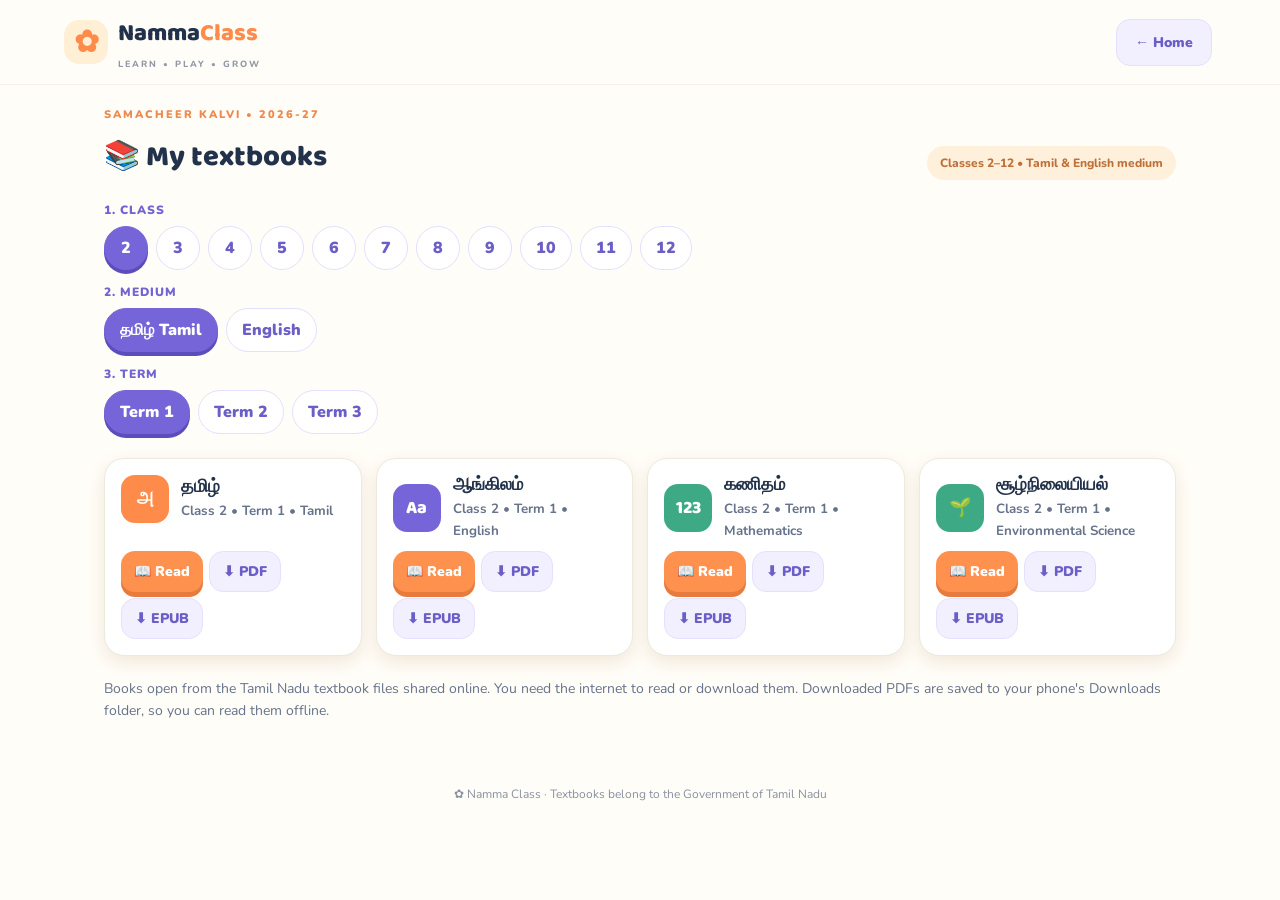
==== books.html @ f7822003 "Add Textbooks shelf for Classes 2-12 Students pick class, medium (Tamil/English) and term, then read" ====
<!doctype html>
<html lang="en">
<head>
  <meta charset="utf-8">
  <meta name="viewport" content="width=device-width,initial-scale=1">
  <meta name="theme-color" content="#fff7e8">
  <title>Textbooks — Namma Class</title>
  <link rel="stylesheet" href="style.css">
  <link rel="stylesheet" href="books.css">
</head>
<body>
<header class="topbar">
  <a class="brand" href="index.html"><span class="brand-mark">✿</span><span>Namma<span class="accent">Class</span><small>LEARN • PLAY • GROW</small></span></a>
  <a class="secondary home-link" href="index.html">← Home</a>
</header>
<main>
  <section class="section">
    <div class="section-heading">
      <div><p class="eyebrow">SAMACHEER KALVI • <span id="yearLabel">2026-27</span></p><h2>📚 My textbooks</h2></div>
      <span class="sticker">Classes 2–12 • Tamil & English medium</span>
    </div>

    <div class="pickers">
      <div class="picker">
        <p class="picker-label">1. Class</p>
        <div class="chips" id="classChips" role="radiogroup" aria-label="Class"></div>
      </div>
      <div class="picker">
        <p class="picker-label">2. Medium</p>
        <div class="chips" id="mediumChips" role="radiogroup" aria-label="Medium"></div>
      </div>
      <div class="picker">
        <p class="picker-label">3. Term</p>
        <div class="chips" id="termChips" role="radiogroup" aria-label="Term"></div>
      </div>
    </div>

    <div class="book-grid" id="bookGrid" aria-live="polite"></div>
    <p class="book-note">Books open from the Tamil Nadu textbook files shared online. You need the internet to read or download them. Downloaded PDFs are saved to your phone's Downloads folder, so you can read them offline.</p>
  </section>
</main>

<div class="reader" id="reader" hidden>
  <div class="reader-bar">
    <button class="round" id="closeReader" aria-label="Close book">✕</button>
    <b id="readerTitle">Book</b>
    <a class="primary" id="readerDownload" href="#" target="_blank" rel="noopener">⬇ Download</a>
  </div>
  <iframe id="readerFrame" title="Textbook" allow="autoplay"></iframe>
</div>

<footer>✿ Namma Class · Textbooks belong to the Government of Tamil Nadu</footer>
<script src="books.js"></script>
</body></html>
---- style.css ----
@import url('https://fonts.googleapis.com/css2?family=Baloo+2:wght@400;500;600;700;800&family=Nunito:wght@400;600;700;800;900&display=swap');
:root{--ink:#23324b;--muted:#66738a;--orange:#ff8b4a;--purple:#7665d8;--green:#3eaa85;--line:#eee9df}
*{box-sizing:border-box}html{scroll-behavior:smooth}body{margin:0;background:#fffdf8;color:var(--ink);font-family:Nunito,sans-serif}button,select{font:inherit}button{cursor:pointer}.topbar{min-height:76px;display:flex;align-items:center;gap:14px;padding:14px max(5vw,20px);border-bottom:1px solid #f4efe7}.brand{display:flex;gap:10px;align-items:center;text-decoration:none;color:var(--ink);font:800 24px 'Baloo 2',sans-serif;margin-right:auto}.brand-mark{display:grid;place-items:center;background:#fff0d5;color:var(--orange);border-radius:15px;width:44px;height:44px;font-size:30px}.accent{color:var(--orange)}.brand small{display:block;font:800 9px Nunito,sans-serif;letter-spacing:2px;color:#9298a6;margin-top:5px}.class-picker{font-size:11px;font-weight:900;letter-spacing:1px;color:#7164d3}.class-picker select{border:0;border-radius:22px;background:#f0edff;color:#6d5acb;padding:9px;font-weight:900}.round{border:1px solid var(--line);background:white;border-radius:50%;width:42px;height:42px}.hero{max-width:1120px;margin:auto;padding:54px 24px;display:grid;grid-template-columns:1fr 1fr;gap:36px;align-items:center}.eyebrow{font-size:11px;font-weight:900;letter-spacing:2px;color:#ef8a4e;margin:0 0 12px}.hero h1{font:800 clamp(46px,6vw,72px)/.98 'Baloo 2',sans-serif;letter-spacing:-1px;margin:0 0 18px}.hero h1 span{color:#7968dc}.hero p:not(.eyebrow){font-size:17px;line-height:1.7;color:var(--muted);max-width:440px}.primary,.secondary{border:0;border-radius:14px;padding:13px 18px;font-weight:900;margin:4px 4px 4px 0}.primary{background:#ff914f;color:white;box-shadow:0 5px 0 #e77a3d}.secondary{background:#f2f0ff;color:#6b5ec7;border:1px solid #e4e0ff}.hero-art{height:290px;position:relative;border-radius:42%;background:#fff2d9;display:flex;align-items:center;justify-content:center;overflow:hidden}.sun{position:absolute;font-size:65px;right:18%;top:10%}.books{display:grid;gap:5px;transform:rotate(-5deg);filter:drop-shadow(0 8px 7px #e6c8a6)}.books b{width:225px;height:52px;border:4px solid white;border-radius:12px;display:grid;place-items:center;color:white;font:800 23px 'Baloo 2',sans-serif}.books b:nth-child(1){background:#ff9165}.books b:nth-child(2){background:#6bcbab}.books b:nth-child(3){background:#8475e5}.bubble{position:absolute;left:8%;bottom:15%;background:white;border-radius:18px;padding:12px;font-weight:900;box-shadow:0 6px 20px #e9d5b9}.section{max-width:1120px;margin:0 auto;padding:22px 24px}.section-heading{display:flex;align-items:end;justify-content:space-between;gap:15px;margin-bottom:22px}.section-heading h2{font:800 29px 'Baloo 2',sans-serif;margin:0}.sticker{background:#fff0dc;color:#bd7138;border-radius:30px;padding:9px 13px;font-size:12px;font-weight:800}.subject-grid{display:grid;grid-template-columns:repeat(4,1fr);gap:15px}.subject-card{position:relative;text-align:left;border:1px solid transparent;border-radius:22px;padding:20px;min-height:155px;display:flex;flex-direction:column;align-items:flex-start;gap:6px;transition:.15s;color:var(--ink)}.subject-card:hover{transform:translateY(-3px)}.subject-card.selected{outline:3px solid #b9b0fa}.tamil{background:#fff0eb;border-color:#ffe3d8}.english{background:#eff0ff;border-color:#e0e2ff}.maths{background:#e9f8f0;border-color:#d5f0e2}.evs{background:#fff6d9;border-color:#f6ebba}.subject-icon{height:48px;min-width:48px;padding:0 7px;border-radius:14px;background:white;display:grid;place-items:center;font:800 21px 'Baloo 2',sans-serif;color:#e77755;margin-bottom:8px}.english .subject-icon{color:#7164d3}.maths .subject-icon{color:#25956d}.subject-card b{font:800 20px 'Baloo 2',sans-serif}.subject-card small{font-size:11px;color:#707b8d}.lesson{margin-top:35px;background:white;border:1px solid var(--line);border-radius:25px;padding:25px}.lesson-content{background:#fffaf0;border-radius:18px;padding:22px;min-height:190px}.lesson-content h3,.game-card h3,.bottom-banner h3{font:800 22px 'Baloo 2',sans-serif;margin:8px 0}.lesson-content p,.game-card p,.bottom-banner p{line-height:1.65;color:var(--muted)}.visual{font-size:34px;letter-spacing:6px}.actions{margin-top:14px;display:flex;gap:7px;flex-wrap:wrap}.quiz-options,.choices{display:flex;gap:8px;flex-wrap:wrap;margin:15px 0}.quiz-options button,.choices button{border:1px solid #e4e0ff;background:white;border-radius:12px;padding:11px 14px;font-weight:800;color:var(--ink)}.feedback{background:#e8f8ee;padding:12px;border-radius:12px}.game-grid{display:grid;grid-template-columns:repeat(3,1fr);gap:15px}.game-card,.progress-card{border:1px solid var(--line);background:white;border-radius:22px;padding:20px}.game-icon{font-size:34px}.game-card h3{margin-bottom:0}.game-card p{font-size:14px}.game-question{font-size:19px;font-weight:900;margin:12px 0}.progress-track{height:12px;background:#f0edf7;border-radius:20px;overflow:hidden;margin:14px 0}.progress-track span{display:block;height:100%;width:0;background:linear-gradient(90deg,#ff914f,#8b7be5);transition:width .25s}.completed-item{display:inline-block;background:#e8f8ee;padding:6px 10px;border-radius:10px;margin:4px;font-size:12px}.bottom-banner{max-width:1072px;margin:30px auto;background:#f0edff;border-radius:22px;padding:20px 25px;display:flex;align-items:center;gap:18px}.bottom-banner>span{font-size:30px}.bottom-banner p{margin:0}footer{text-align:center;padding:28px;color:#8991a0;font-size:12px}
@media(max-width:760px){.hero{grid-template-columns:1fr;padding-top:35px}.hero-art{height:230px}.subject-grid{grid-template-columns:repeat(2,1fr)}.game-grid{grid-template-columns:1fr}.section-heading{align-items:flex-start;flex-direction:column}.sticker{align-self:flex-start}.lesson{padding:17px}.bottom-banner{margin:22px 16px}.brand{font-size:21px}}@media(max-width:380px){.subject-grid{grid-template-columns:1fr}.class-picker{font-size:9px}}
---- books.css ----
.home-link{text-decoration:none;font-size:14px}
.pickers{display:grid;gap:14px;margin-bottom:24px}
.picker-label{margin:0 0 8px;font-size:12px;font-weight:900;letter-spacing:1px;color:#7164d3;text-transform:uppercase}
.chips{display:flex;flex-wrap:wrap;gap:8px}
.chip{border:1px solid #e4e0ff;background:#fff;color:#6b5ec7;border-radius:999px;padding:9px 15px;font-weight:900;min-width:44px;min-height:44px}
.chip[aria-checked="true"]{background:#7665d8;border-color:#7665d8;color:#fff;box-shadow:0 4px 0 #5b4dbb}
.book-grid{display:grid;grid-template-columns:repeat(auto-fill,minmax(230px,1fr));gap:14px}
.book{border:1px solid var(--line);border-radius:20px;background:#fff;padding:16px;display:flex;flex-direction:column;gap:10px;box-shadow:0 6px 18px #f1e7d8}
.book-head{display:flex;gap:12px;align-items:center}
.book-icon{flex:none;width:48px;height:48px;border-radius:14px;display:grid;place-items:center;font:800 18px 'Baloo 2',sans-serif;color:#fff;background:var(--c,#ff914f)}
.book h3{margin:0;font:800 18px/1.2 'Baloo 2',sans-serif}
.book small{color:var(--muted);font-weight:700}
.book-actions{display:flex;flex-wrap:wrap;gap:6px;margin-top:auto}
.book-actions .primary,.book-actions .secondary{margin:0;padding:10px 13px;font-size:14px;text-decoration:none;display:inline-flex;align-items:center}
.book-note{color:var(--muted);font-size:14px;line-height:1.6;margin-top:22px}
.empty{grid-column:1/-1;text-align:center;color:var(--muted);padding:30px;border:2px dashed var(--line);border-radius:20px}
.reader{position:fixed;inset:0;background:#fffdf8;z-index:50;display:flex;flex-direction:column}
.reader[hidden]{display:none}
.reader-bar{display:flex;align-items:center;gap:10px;padding:10px 14px;border-bottom:1px solid var(--line)}
.reader-bar b{flex:1;font:800 18px 'Baloo 2',sans-serif;white-space:nowrap;overflow:hidden;text-overflow:ellipsis}
.reader-bar .primary{margin:0;text-decoration:none;padding:10px 14px}
.reader iframe{flex:1;border:0;width:100%}
@media (max-width:560px){.section-heading{flex-direction:column;align-items:flex-start}.book-grid{grid-template-columns:1fr}}
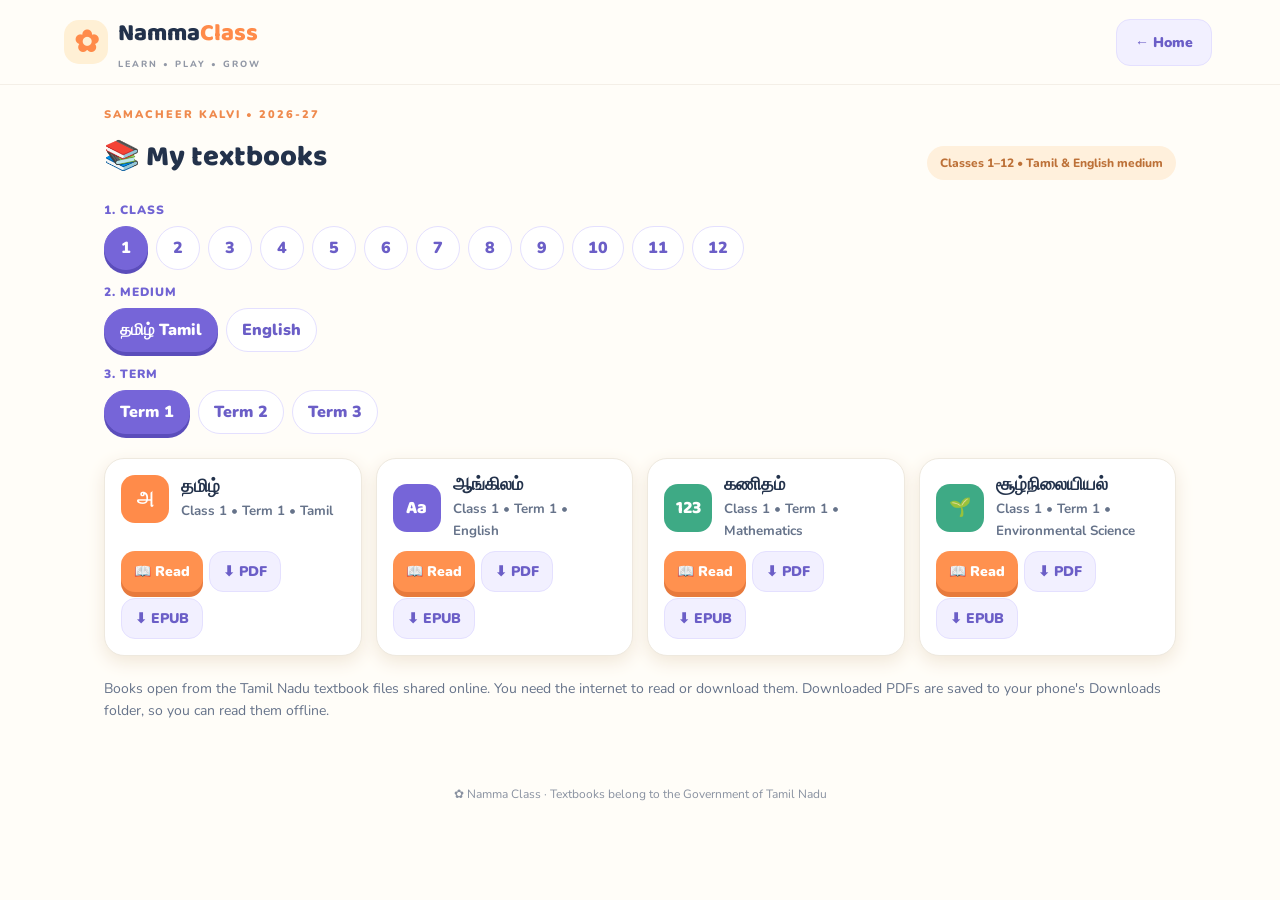
==== commit e4f938a6: "Add Class 2 lessons and quizzes; Class 1 textbooks - Lessons now follow the selected class: Class 1 " ====
--- a/books.html
+++ b/books.html
@@ -17,7 +17,7 @@
   <section class="section">
     <div class="section-heading">
       <div><p class="eyebrow">SAMACHEER KALVI • <span id="yearLabel">2026-27</span></p><h2>📚 My textbooks</h2></div>
-      <span class="sticker">Classes 2–12 • Tamil & English medium</span>
+      <span class="sticker">Classes 1–12 • Tamil & English medium</span>
     </div>
 
     <div class="pickers">
